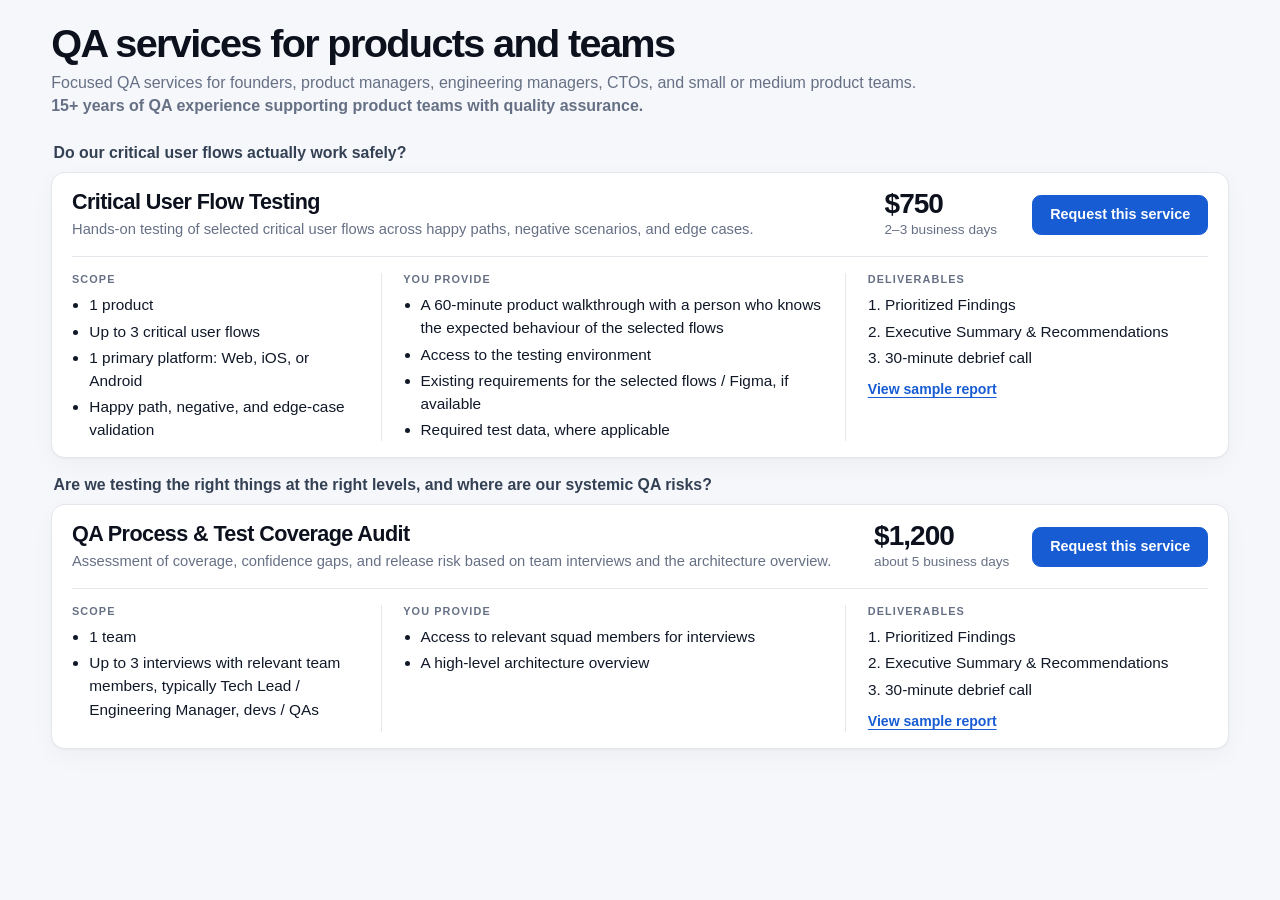
==== index.html @ f55e7197 "Add Calendly booking link after enquiry submission" ====
<!DOCTYPE html>
<html lang="en">
  <head>
    <meta charset="utf-8" />
    <meta name="viewport" content="width=device-width, initial-scale=1" />
    <title>QA services for products and teams</title>
    <meta
      name="description"
      content="Independent QA services: critical user flow testing and a QA Process &amp; Test Coverage Audit. Defined scope, written findings, short turnaround."
    />
    <meta property="og:title" content="QA services for products and teams" />
    <meta
      property="og:description"
      content="Independent QA services for critical user flows, QA process and test coverage. Defined scope, written findings, short turnaround."
    />
    <meta property="og:type" content="website" />
    <link
      rel="icon"
      href="data:image/svg+xml,%3Csvg xmlns='http://www.w3.org/2000/svg' viewBox='0 0 32 32'%3E%3Crect width='32' height='32' fill='%23175cd3'/%3E%3Crect x='6' y='14' width='20' height='4' fill='white'/%3E%3C/svg%3E"
    />
    <link rel="stylesheet" href="styles.css" />
    <script src="script.js" defer></script>
  </head>
  <body>
    <a class="skip-link" href="#main">Skip to content</a>

    <main id="main">
      <section class="hero wrap" aria-labelledby="hero-title">
        <h1 id="hero-title">QA services for products and teams</h1>
        <p class="lede">
          Focused QA services for founders, product managers, engineering managers, CTOs, and small or medium product teams.<br />
          <strong>15+ years of QA experience supporting product teams with quality assurance.</strong>
        </p>
      </section>

      <section id="audits" class="services wrap" aria-label="QA service packages">
        <div class="service-choice">
          <p class="package-question">Do our critical user flows actually work safely?</p>

          <article class="package" id="product-quality" aria-labelledby="product-quality-title">
            <div class="package-top">
              <div class="package-intro">
                <h2 id="product-quality-title">Critical User Flow Testing</h2>
                <p class="service-description">
                  Hands-on testing of selected critical user flows across happy paths, negative scenarios, and edge cases.
                </p>
              </div>

              <div class="commercial">
                <div class="commercial-copy">
                  <span class="price">$750</span>
                  <span class="turnaround">2–3 business days</span>
                </div>
                <button
                  type="button"
                  class="button select-audit"
                  data-audit="product-quality"
                  aria-pressed="false"
                  aria-haspopup="dialog"
                  aria-controls="enquiry-dialog"
                >
                  Request this service
                </button>
              </div>
            </div>

            <div class="package-grid">
              <div class="package-column">
                <h3>Scope</h3>
                <ul>
                  <li>1 product</li>
                  <li>Up to 3 critical user flows</li>
                  <li>1 primary platform: Web, iOS, or Android</li>
                  <li>Happy path, negative, and edge-case validation</li>
                </ul>
              </div>

              <div class="package-column">
                <h3>You provide</h3>
                <ul>
                  <li>A 60-minute product walkthrough with a person who knows the expected behaviour of the selected flows</li>
                  <li>Access to the testing environment</li>
                  <li>Existing requirements for the selected flows / Figma, if available</li>
                  <li>Required test data, where applicable</li>
                </ul>
              </div>

              <div class="package-column">
                <h3>Deliverables</h3>
                <ol>
                  <li>Prioritized Findings</li>
                  <li>Executive Summary &amp; Recommendations</li>
                  <li>30-minute debrief call</li>
                </ol>
                <button
                  type="button"
                  class="sample-report-link"
                  data-sample-src="samples/critical-user-flow-testing-sample.pdf.b64"
                  data-sample-name="Critical User Flow Testing (Sample Report)"
                >
                  View sample report
                </button>
              </div>
            </div>
          </article>
        </div>

        <div class="service-choice">
          <p class="package-question">Are we testing the right things at the right levels, and where are our systemic QA risks?</p>

          <article class="package" id="process-coverage" aria-labelledby="process-coverage-title">
            <div class="package-top">
              <div class="package-intro">
                <h2 id="process-coverage-title">QA Process &amp; Test Coverage Audit</h2>
                <p class="service-description">
                  Assessment of coverage, confidence gaps, and release risk based on team interviews and the architecture overview.
                </p>
              </div>

              <div class="commercial">
                <div class="commercial-copy">
                  <span class="price">$1,200</span>
                  <span class="turnaround">about 5 business days</span>
                </div>
                <button
                  type="button"
                  class="button select-audit"
                  data-audit="process-coverage"
                  aria-pressed="false"
                  aria-haspopup="dialog"
                  aria-controls="enquiry-dialog"
                >
                  Request this service
                </button>
              </div>
            </div>

            <div class="package-grid">
              <div class="package-column">
                <h3>Scope</h3>
                <ul>
                  <li>1 team</li>
                  <li>Up to 3 interviews with relevant team members, typically Tech Lead / Engineering Manager, devs / QAs</li>
                </ul>
              </div>

              <div class="package-column">
                <h3>You provide</h3>
                <ul>
                  <li>Access to relevant squad members for interviews</li>
                  <li>A high-level architecture overview</li>
                </ul>
              </div>

              <div class="package-column">
                <h3>Deliverables</h3>
                <ol>
                  <li>Prioritized Findings</li>
                  <li>Executive Summary &amp; Recommendations</li>
                  <li>30-minute debrief call</li>
                </ol>
                <button
                  type="button"
                  class="sample-report-link"
                  data-sample-src="samples/qa-process-test-coverage-audit-sample.pdf.b64"
                  data-sample-name="QA Process & Test Coverage Audit (Sample Report)"
                >
                  View sample report
                </button>
              </div>
            </div>
          </article>
        </div>
      </section>
    </main>

    <dialog id="enquiry-dialog" class="enquiry-dialog" aria-labelledby="enquiry-title">
      <div class="dialog-shell">
        <button type="button" class="dialog-close" id="dialog-close" aria-label="Close enquiry form">×</button>

        <div id="enquiry-form-view">
          <h2 id="enquiry-title">Request this service</h2>
          <p class="selected-audit">
            Selected service: <strong id="selected-audit-name"></strong>
          </p>

          <form id="enquiry-form" method="POST" target="formsubmit-target">
            <input type="hidden" id="audit-field" name="service" />
            <input type="hidden" id="subject-field" name="_subject" />
            <input type="hidden" id="replyto-field" name="_replyto" />
            <input type="hidden" name="_captcha" value="false" />
            <input type="text" name="_honey" class="honeypot" tabindex="-1" autocomplete="off" />

            <div class="field">
              <label for="visitor-email">Your email</label>
              <input id="visitor-email" name="email" type="email" autocomplete="email" required />
            </div>

            <div class="field">
              <label for="visitor-comment">Comment <span class="optional">(optional)</span></label>
              <textarea
                id="visitor-comment"
                name="comment"
                rows="5"
                placeholder="Product context, questions, preferred meeting time or time zone..."
              ></textarea>
            </div>

            <button id="enquiry-submit" type="submit" class="button button-primary">Request this service</button>
            <p id="form-status" class="form-status" role="status" aria-live="polite"></p>
          </form>
        </div>

        <div id="enquiry-success" class="enquiry-success" hidden>
          <h2>Request successfully sent!</h2>
          <p>We’ll contact you shortly. If you’d like, you can also book a 30-minute video call at a convenient time.</p>
          <a
            class="button button-primary"
            href="https://calendly.com/qa-services/qa-service-intro-call"
            target="_blank"
            rel="noopener noreferrer"
          >
            Book a 30-minute call
          </a>
          <button type="button" class="sample-report-link" id="success-close">Close</button>
        </div>
      </div>
    </dialog>

    <iframe
      id="formsubmit-target"
      name="formsubmit-target"
      class="submit-target"
      title="Form submission response"
    ></iframe>
  </body>
</html>
---- styles.css ----
:root {
  --bg: #f5f7fa;
  --surface: #ffffff;
  --surface-soft: #f8fafc;
  --ink: #101828;
  --ink-strong: #0c111d;
  --ink-soft: #667085;
  --ink-muted: #475467;
  --line: #e4e7ec;
  --line-strong: #d0d5dd;
  --accent: #175cd3;
  --accent-hover: #1849a9;
  --accent-soft: #eff4ff;
  --focus: #1570ef;
  --error: #b42318;
  --shadow-card: 0 1px 2px rgba(16, 24, 40, 0.04), 0 8px 24px rgba(16, 24, 40, 0.035);
  --shadow-dialog: 0 24px 64px rgba(16, 24, 40, 0.18);
  --page-max: 92rem;
  --page-pad: clamp(1.25rem, 4vw, 4rem);
}

*,
*::before,
*::after {
  box-sizing: border-box;
}

html {
  background: var(--bg);
}

body {
  margin: 0;
  min-height: 100vh;
  font-family: Inter, ui-sans-serif, -apple-system, BlinkMacSystemFont, "Segoe UI", sans-serif;
  font-size: 0.96rem;
  line-height: 1.5;
  color: var(--ink);
  background: var(--bg);
  -webkit-font-smoothing: antialiased;
  text-rendering: optimizeLegibility;
}

:focus-visible {
  outline: 3px solid color-mix(in srgb, var(--focus) 28%, transparent);
  outline-offset: 3px;
}

.skip-link {
  position: fixed;
  left: 1rem;
  top: -4rem;
  z-index: 100;
  padding: 0.65rem 0.9rem;
  border-radius: 0.5rem;
  background: var(--ink-strong);
  color: #fff;
  text-decoration: none;
}

.skip-link:focus {
  top: 1rem;
}

.wrap {
  width: min(calc(100% - (2 * var(--page-pad))), var(--page-max));
  margin-inline: auto;
}

.hero {
  padding-block: clamp(1.25rem, 2.6vh, 2rem) clamp(1.35rem, 2.8vh, 2rem);
}

.hero-copy {
  max-width: 72rem;
}

h1,
h2,
h3 {
  margin-top: 0;
  color: var(--ink-strong);
}

h1 {
  margin-bottom: 0.42rem;
  font-size: clamp(2.35rem, 3.1vw, 3.2rem);
  font-weight: 700;
  line-height: 1.02;
  letter-spacing: -0.042em;
}

.lede {
  margin: 0;
  max-width: 68rem;
  color: var(--ink-soft);
  font-size: clamp(1rem, 1.08vw, 1.1rem);
  line-height: 1.45;
}

.services {
  display: grid;
  gap: clamp(1rem, 1.6vh, 1.35rem);
  padding-bottom: clamp(1.5rem, 3vh, 2.5rem);
}

.service-choice {
  min-width: 0;
}

.package-question {
  margin: 0 0 0.52rem 0.15rem;
  color: #344054;
  font-size: 0.99rem;
  font-weight: 600;
  line-height: 1.35;
}

.package {
  min-width: 0;
  padding: clamp(1.05rem, 1.25vw, 1.35rem) clamp(1.1rem, 1.55vw, 1.6rem) clamp(1rem, 1.2vw, 1.3rem);
  border: 1px solid var(--line);
  border-radius: 0.85rem;
  background: var(--surface);
  box-shadow: var(--shadow-card);
  transition: border-color 140ms ease, box-shadow 140ms ease;
}

.package.is-selected {
  border-color: #84adff;
  box-shadow: 0 0 0 3px rgba(23, 92, 211, 0.07), var(--shadow-card);
}

.package-top {
  display: grid;
  grid-template-columns: minmax(0, 1fr) auto;
  gap: clamp(1.5rem, 3vw, 4rem);
  align-items: center;
  padding-bottom: 0.95rem;
  border-bottom: 1px solid var(--line);
}

.package-intro {
  min-width: 0;
}

.package h2 {
  margin: 0;
  font-size: clamp(1.35rem, 1.55vw, 1.65rem);
  font-weight: 700;
  line-height: 1.08;
  letter-spacing: -0.028em;
}

.service-description {
  margin: 0.38rem 0 0;
  max-width: 62rem;
  color: var(--ink-soft);
  font-size: 0.92rem;
  line-height: 1.45;
}

.commercial {
  display: flex;
  flex: 0 0 auto;
  gap: clamp(1rem, 1.8vw, 1.6rem);
  align-items: center;
}

.commercial-copy {
  display: grid;
  min-width: 7.8rem;
  gap: 0.15rem;
}

.price {
  color: var(--ink-strong);
  font-size: clamp(1.75rem, 1.8vw, 2rem);
  font-weight: 700;
  font-variant-numeric: tabular-nums;
  letter-spacing: -0.035em;
  line-height: 1;
}

.turnaround {
  color: var(--ink-soft);
  font-size: 0.85rem;
  white-space: nowrap;
}

.package-grid {
  display: grid;
  grid-template-columns: minmax(0, 0.85fr) minmax(0, 1.28fr) minmax(0, 1fr);
  margin-top: 1rem;
}

.package-column {
  min-width: 0;
  padding-inline: clamp(1rem, 1.7vw, 1.75rem);
}

.package-column:first-child {
  padding-left: 0;
}

.package-column:last-child {
  padding-right: 0;
}

.package-column + .package-column {
  border-left: 1px solid var(--line);
}

.package h3 {
  margin: 0 0 0.48rem;
  color: var(--ink-soft);
  font-size: 0.68rem;
  font-weight: 700;
  line-height: 1.2;
  letter-spacing: 0.1em;
  text-transform: uppercase;
}

.package ul,
.package ol {
  margin: 0;
  padding-left: 1.08rem;
}

.package li + li {
  margin-top: 0.2rem;
}

.sample-report-link {
  appearance: none;
  margin-top: 0.65rem;
  padding: 0;
  border: 0;
  background: transparent;
  color: var(--accent);
  font: inherit;
  font-size: 0.88rem;
  font-weight: 650;
  text-decoration: underline;
  text-decoration-thickness: 1px;
  text-underline-offset: 0.2rem;
  cursor: pointer;
}

.sample-report-link:hover {
  color: var(--accent-hover);
}

.button {
  appearance: none;
  display: inline-flex;
  min-height: 2.55rem;
  align-items: center;
  justify-content: center;
  padding: 0.62rem 1.05rem;
  border: 1px solid var(--accent);
  border-radius: 0.55rem;
  background: var(--accent);
  color: #fff;
  font: inherit;
  font-size: 0.9rem;
  font-weight: 650;
  line-height: 1.2;
  text-decoration: none;
  white-space: nowrap;
  cursor: pointer;
  transition: background 120ms ease, border-color 120ms ease, box-shadow 120ms ease;
}

.button:hover {
  border-color: var(--accent-hover);
  background: var(--accent-hover);
  box-shadow: 0 2px 6px rgba(23, 92, 211, 0.18);
}

.button:active {
  box-shadow: none;
}

.button:disabled {
  cursor: wait;
  opacity: 0.65;
}

.select-audit[aria-pressed="true"] {
  border-color: #b2ccff;
  background: var(--accent-soft);
  color: #1849a9;
  box-shadow: none;
}

.enquiry-dialog {
  width: min(36rem, calc(100vw - 2rem));
  max-height: calc(100vh - 2rem);
  padding: 0;
  overflow: auto;
  border: 1px solid var(--line);
  border-radius: 0.8rem;
  background: transparent;
  color: var(--ink);
  box-shadow: var(--shadow-dialog);
}

.enquiry-dialog::backdrop {
  background: rgba(16, 24, 40, 0.46);
  backdrop-filter: blur(2px);
}

.dialog-shell {
  position: relative;
  padding: clamp(1.4rem, 4vw, 2rem);
  background: var(--surface);
}

.enquiry-dialog[open] .dialog-shell {
  animation: dialog-in 140ms ease-out;
}

.dialog-close {
  position: absolute;
  top: 0.85rem;
  right: 0.85rem;
  width: 2.15rem;
  height: 2.15rem;
  border: 1px solid var(--line);
  border-radius: 999px;
  background: var(--surface);
  color: var(--ink-soft);
  font: inherit;
  font-size: 1.25rem;
  line-height: 1;
  cursor: pointer;
}

.dialog-close:hover {
  background: var(--surface-soft);
  color: var(--ink-strong);
}

.selected-audit {
  margin: -0.2rem 2.5rem 1.3rem 0;
  color: var(--ink-soft);
}

.selected-audit strong {
  color: var(--ink-strong);
  font-weight: 650;
}

.field {
  display: grid;
  gap: 0.42rem;
  margin-bottom: 1rem;
}

.field label {
  font-size: 0.92rem;
  font-weight: 650;
  color: #344054;
}

.optional {
  color: var(--ink-soft);
  font-weight: 450;
}

.field input,
.field textarea {
  width: 100%;
  max-width: 100%;
  padding: 0.75rem 0.82rem;
  border: 1px solid var(--line-strong);
  border-radius: 0.5rem;
  background: #fff;
  color: var(--ink);
  font: inherit;
  transition: border-color 120ms ease, box-shadow 120ms ease;
}

.field input:focus,
.field textarea:focus {
  border-color: #84adff;
  outline: none;
  box-shadow: 0 0 0 3px rgba(23, 92, 211, 0.08);
}

.field textarea {
  min-height: 7rem;
  resize: vertical;
}

.button-primary {
  width: 100%;
  margin-top: 0.15rem;
}

.form-status {
  margin: 0.75rem 0 0;
  color: var(--ink-soft);
  font-size: 0.88rem;
}

.form-status:empty {
  display: none;
}

.form-status.is-error {
  color: var(--error);
}

.enquiry-success {
  padding-block: 0.5rem 0.25rem;
  text-align: center;
}

.enquiry-success h2 {
  margin-bottom: 0.5rem;
}

.enquiry-success p {
  margin: 0 0 1.4rem;
  color: var(--ink-soft);
  font-size: 0.95rem;
}

.honeypot,
.submit-target {
  position: absolute !important;
  width: 1px !important;
  height: 1px !important;
  overflow: hidden !important;
  clip: rect(0, 0, 0, 0) !important;
  white-space: nowrap !important;
  border: 0 !important;
}

@keyframes dialog-in {
  from {
    opacity: 0;
    transform: translateY(0.35rem) scale(0.99);
  }
  to {
    opacity: 1;
    transform: translateY(0) scale(1);
  }
}

@media (min-width: 70rem) {
  h1,
  .lede {
    white-space: nowrap;
  }
}

@media (min-width: 96rem) {
  :root {
    --page-max: 96rem;
    --page-pad: 4.5rem;
  }

  .package-grid {
    grid-template-columns: minmax(0, 0.78fr) minmax(0, 1.35fr) minmax(0, 1.05fr);
  }
}

@media (max-width: 64rem) {
  .package-top {
    gap: 1.25rem;
  }

  .commercial {
    align-items: flex-end;
    flex-direction: column;
    gap: 0.6rem;
  }

  .commercial-copy {
    text-align: right;
  }
}

@media (max-width: 48rem) {
  body {
    font-size: 1rem;
    line-height: 1.55;
  }

  :root {
    --page-pad: 0.75rem;
  }

  .hero {
    padding-block: 1.8rem 1.35rem;
  }

  .hero-copy,
  .lede {
    max-width: none;
  }

  h1 {
    margin-bottom: 0.6rem;
    font-size: clamp(2rem, 9vw, 3rem);
    line-height: 1.05;
  }

  .lede {
    font-size: 1.03rem;
    line-height: 1.5;
  }

  .services {
    gap: 1.5rem;
    padding-bottom: 2rem;
  }

  .package-question {
    margin-bottom: 0.7rem;
    font-size: 1.05rem;
    line-height: 1.4;
  }

  .package {
    padding: 1.2rem;
  }

  .package-top {
    align-items: stretch;
    grid-template-columns: 1fr;
    gap: 1rem;
  }

  .commercial {
    align-items: center;
    flex-direction: row;
    justify-content: space-between;
  }

  .commercial-copy {
    text-align: left;
  }

  .package-grid {
    grid-template-columns: 1fr;
    gap: 0;
    margin-top: 0.3rem;
  }

  .package-column {
    padding: 1rem 0 0;
  }

  .package-column + .package-column {
    margin-top: 1rem;
    border-top: 1px solid var(--line);
    border-left: 0;
  }
}

@media (max-width: 34rem) {
  .commercial {
    align-items: stretch;
    flex-direction: column;
  }

  .commercial-copy {
    text-align: left;
  }

  .commercial .button {
    width: 100%;
  }
}

@media (prefers-reduced-motion: reduce) {
  *,
  *::before,
  *::after {
    scroll-behavior: auto !important;
    transition: none !important;
    animation: none !important;
  }
}
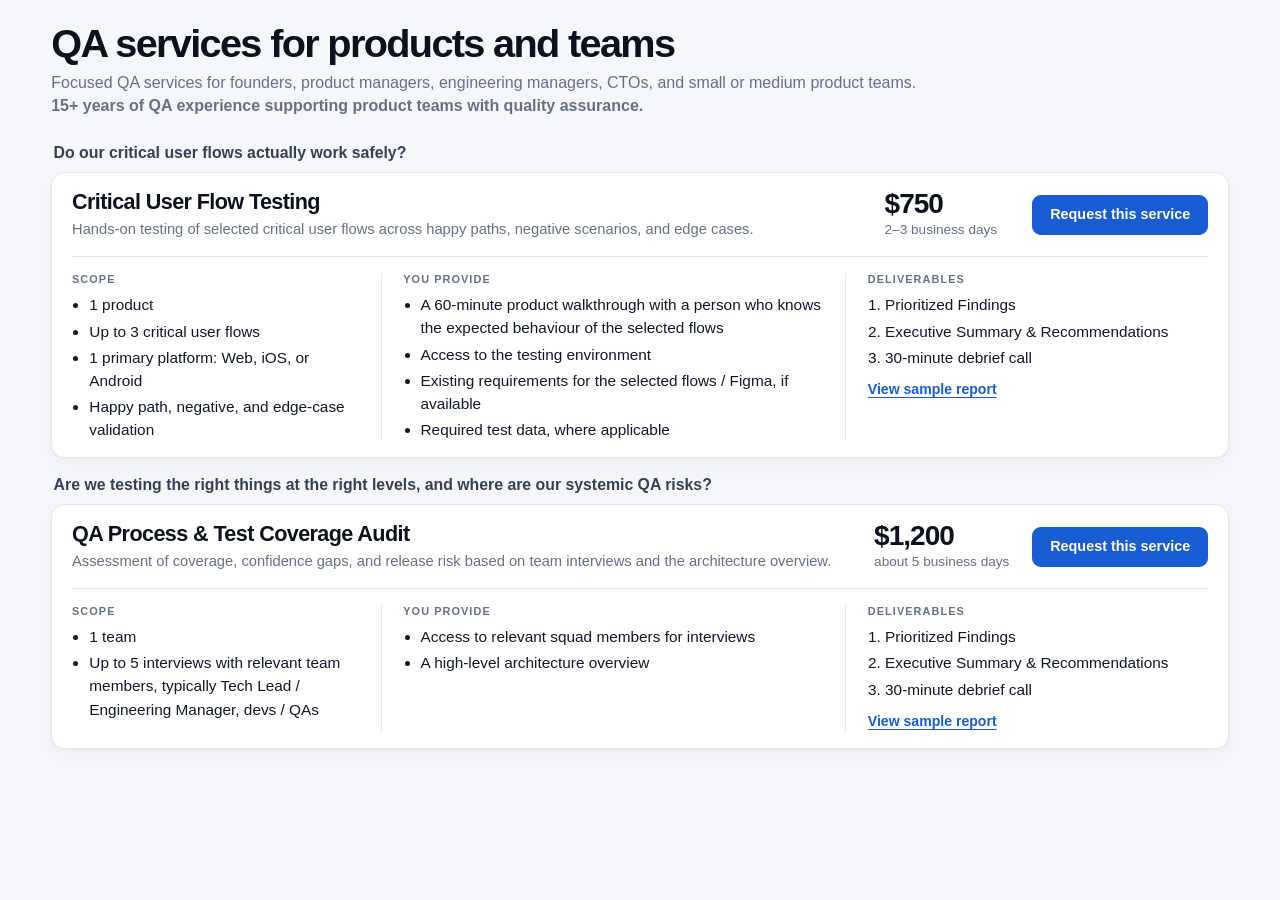
==== commit 1ef74b20: "Increase QA process audit interview limit to five" ====
--- a/index.html
+++ b/index.html
@@ -19,6 +19,7 @@
       href="data:image/svg+xml,%3Csvg xmlns='http://www.w3.org/2000/svg' viewBox='0 0 32 32'%3E%3Crect width='32' height='32' fill='%23175cd3'/%3E%3Crect x='6' y='14' width='20' height='4' fill='white'/%3E%3C/svg%3E"
     />
     <link rel="stylesheet" href="styles.css" />
+    <link rel="stylesheet" href="modal.css" />
     <script src="script.js" defer></script>
   </head>
   <body>
@@ -140,7 +141,7 @@
                 <h3>Scope</h3>
                 <ul>
                   <li>1 team</li>
-                  <li>Up to 3 interviews with relevant team members, typically Tech Lead / Engineering Manager, devs / QAs</li>
+                  <li>Up to 5 interviews with relevant team members, typically Tech Lead / Engineering Manager, devs / QAs</li>
                 </ul>
               </div>
 
@@ -174,12 +175,38 @@
       </section>
     </main>
 
-    <dialog id="enquiry-dialog" class="enquiry-dialog" aria-labelledby="enquiry-title">
+    <dialog id="enquiry-dialog" class="enquiry-dialog" aria-label="Request this service">
       <div class="dialog-shell">
         <button type="button" class="dialog-close" id="dialog-close" aria-label="Close enquiry form">×</button>
 
-        <div id="enquiry-form-view">
-          <h2 id="enquiry-title">Request this service</h2>
+        <div id="enquiry-choice-view">
+          <h2>How would you like to continue?</h2>
+          <p class="selected-audit">
+            Selected service: <strong id="selected-choice-service-name"></strong>
+          </p>
+
+          <div class="contact-options">
+            <button type="button" class="contact-path contact-path-primary" id="continue-by-request">
+              <span class="contact-path-title">Send a request</span>
+              <span class="contact-path-copy">Leave your email and optional context. We’ll get back to you shortly.</span>
+            </button>
+
+            <a
+              class="contact-path"
+              id="continue-by-call"
+              href="https://calendly.com/qa-services/qa-service-intro-call"
+              target="_blank"
+              rel="noopener noreferrer"
+            >
+              <span class="contact-path-title">Book a 30-minute call</span>
+              <span class="contact-path-copy">Choose a convenient time for a video call.</span>
+            </a>
+          </div>
+        </div>
+
+        <div id="enquiry-form-view" hidden>
+          <button type="button" class="dialog-back" id="choice-back">← Back to options</button>
+          <h2>Send a request</h2>
           <p class="selected-audit">
             Selected service: <strong id="selected-audit-name"></strong>
           </p>
@@ -206,23 +233,15 @@
               ></textarea>
             </div>
 
-            <button id="enquiry-submit" type="submit" class="button button-primary">Request this service</button>
+            <button id="enquiry-submit" type="submit" class="button button-primary">Send request</button>
             <p id="form-status" class="form-status" role="status" aria-live="polite"></p>
           </form>
         </div>
 
         <div id="enquiry-success" class="enquiry-success" hidden>
           <h2>Request successfully sent!</h2>
-          <p>We’ll contact you shortly. If you’d like, you can also book a 30-minute video call at a convenient time.</p>
-          <a
-            class="button button-primary"
-            href="https://calendly.com/qa-services/qa-service-intro-call"
-            target="_blank"
-            rel="noopener noreferrer"
-          >
-            Book a 30-minute call
-          </a>
-          <button type="button" class="sample-report-link" id="success-close">Close</button>
+          <p>We’ll contact you shortly.</p>
+          <button type="button" class="button button-primary" id="success-close">Close</button>
         </div>
       </div>
     </dialog>
--- a/modal.css
+++ b/modal.css
@@ -0,0 +1,74 @@
+.contact-options {
+  display: grid;
+  gap: 0.85rem;
+  margin-top: 1.25rem;
+}
+
+.contact-path {
+  appearance: none;
+  display: grid;
+  width: 100%;
+  gap: 0.25rem;
+  padding: 1rem 1.05rem;
+  border: 1px solid var(--line-strong);
+  border-radius: 0.65rem;
+  background: var(--surface);
+  color: var(--ink);
+  font: inherit;
+  text-align: left;
+  text-decoration: none;
+  cursor: pointer;
+  transition: border-color 120ms ease, background 120ms ease, box-shadow 120ms ease;
+}
+
+.contact-path:hover {
+  border-color: #84adff;
+  background: var(--accent-soft);
+  box-shadow: 0 2px 8px rgba(23, 92, 211, 0.08);
+}
+
+.contact-path-primary {
+  border-color: #84adff;
+  background: var(--accent-soft);
+}
+
+.contact-path-title {
+  color: var(--ink-strong);
+  font-size: 1rem;
+  font-weight: 700;
+  line-height: 1.25;
+}
+
+.contact-path-copy {
+  color: var(--ink-soft);
+  font-size: 0.9rem;
+  line-height: 1.4;
+}
+
+.dialog-back {
+  appearance: none;
+  margin: 0 0 0.9rem;
+  padding: 0;
+  border: 0;
+  background: transparent;
+  color: var(--accent);
+  font: inherit;
+  font-size: 0.88rem;
+  font-weight: 650;
+  cursor: pointer;
+}
+
+.dialog-back:hover {
+  color: var(--accent-hover);
+  text-decoration: underline;
+  text-underline-offset: 0.2rem;
+}
+
+#enquiry-choice-view h2,
+#enquiry-form-view h2 {
+  margin-bottom: 0.5rem;
+}
+
+#enquiry-choice-view .selected-audit {
+  margin-bottom: 0;
+}
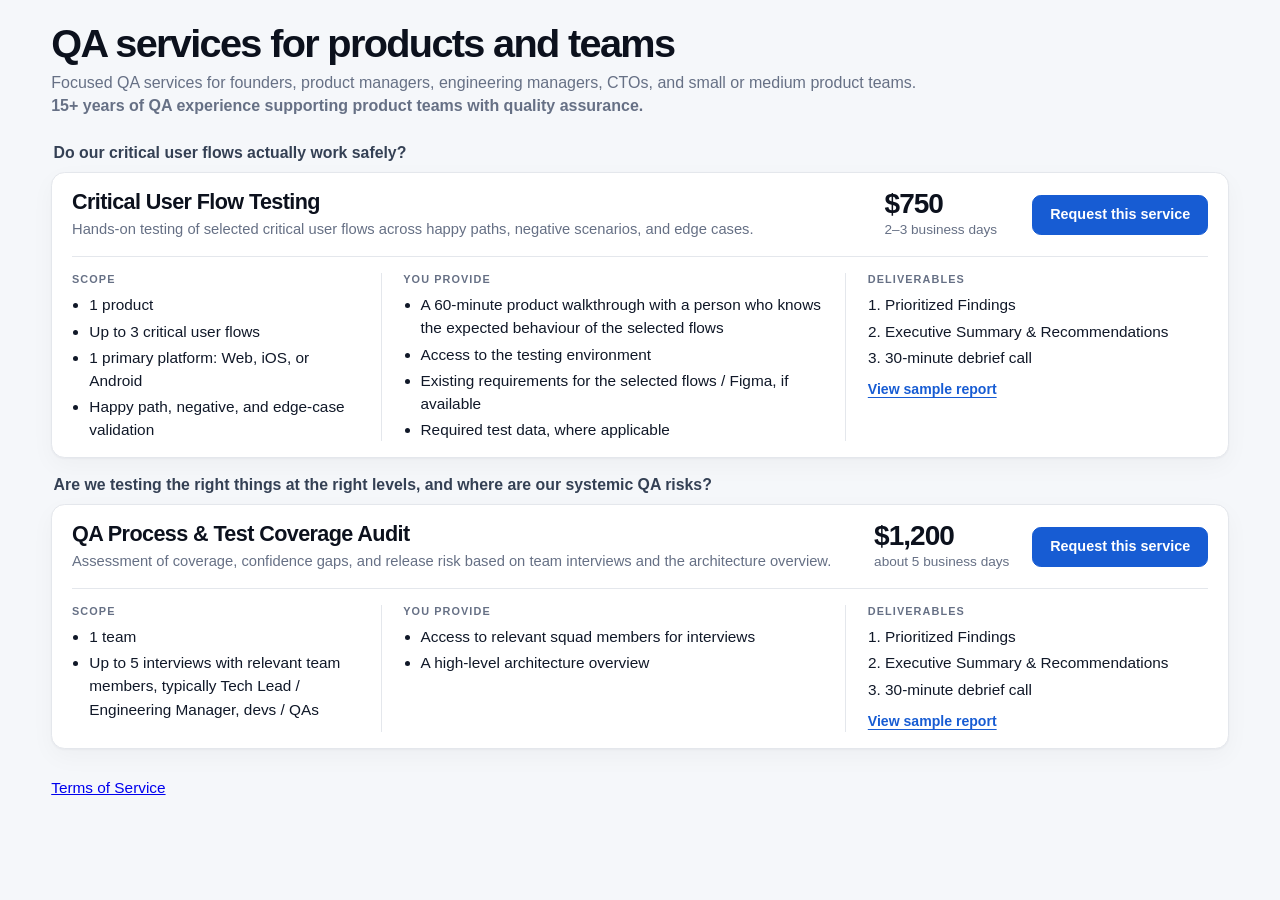
==== commit d1cbc955: "Add Terms link and update audit interview scope" ====
--- a/index.html
+++ b/index.html
@@ -175,6 +175,10 @@
       </section>
     </main>
 
+    <footer class="site-footer wrap">
+      <a href="terms.html">Terms of Service</a>
+    </footer>
+
     <dialog id="enquiry-dialog" class="enquiry-dialog" aria-label="Request this service">
       <div class="dialog-shell">
         <button type="button" class="dialog-close" id="dialog-close" aria-label="Close enquiry form">×</button>
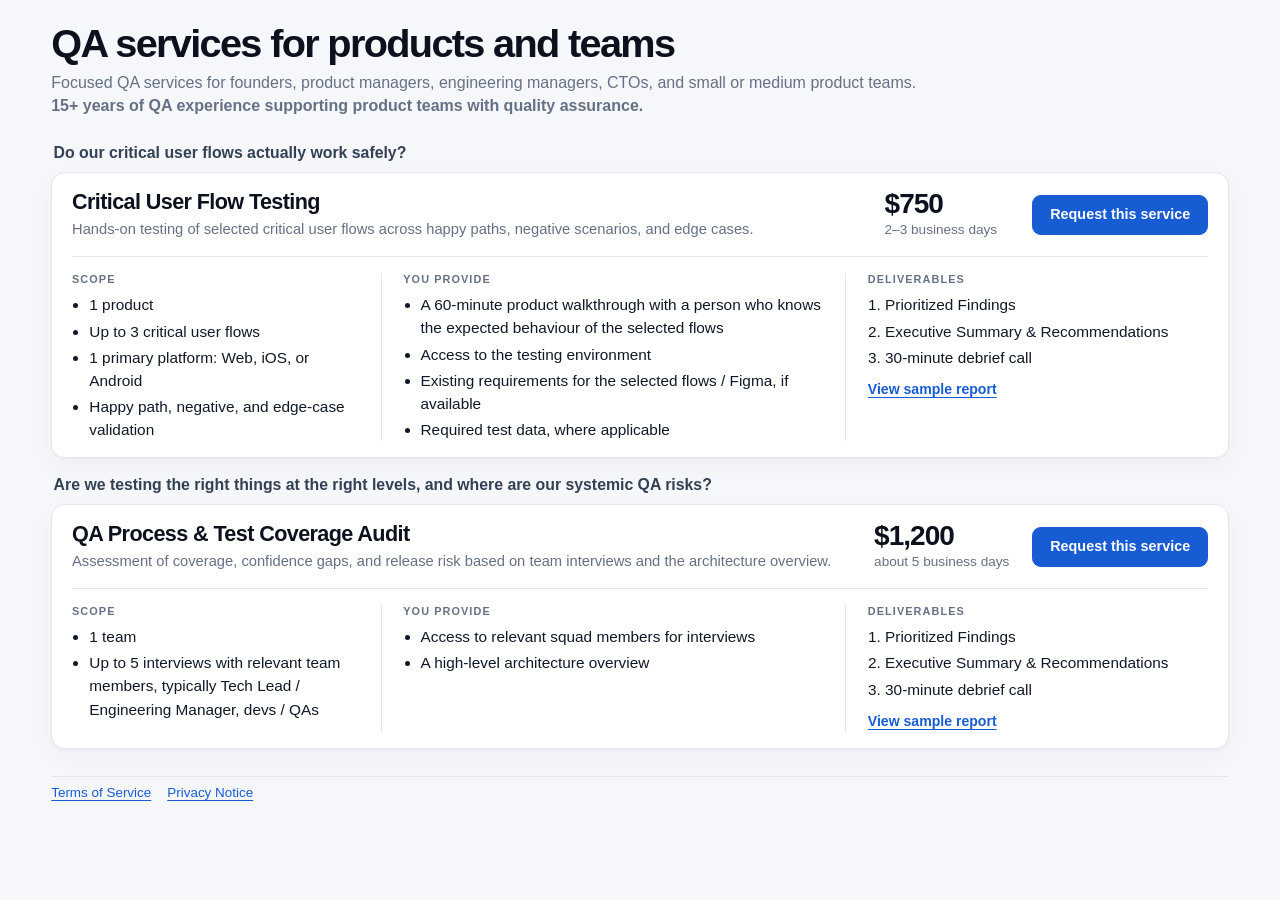
==== commit 8498f508: "Add Privacy Notice and legal modals" ====
--- a/index.html
+++ b/index.html
@@ -20,7 +20,9 @@
     />
     <link rel="stylesheet" href="styles.css" />
     <link rel="stylesheet" href="modal.css" />
+    <link rel="stylesheet" href="legal.css" />
     <script src="script.js" defer></script>
+    <script src="legal.js" defer></script>
   </head>
   <body>
     <a class="skip-link" href="#main">Skip to content</a>
@@ -176,7 +178,8 @@
     </main>
 
     <footer class="site-footer wrap">
-      <a href="terms.html">Terms of Service</a>
+      <a class="legal-link" href="terms.html" data-legal-title="Terms of Service">Terms of Service</a>
+      <a class="legal-link" href="privacy.html" data-legal-title="Privacy Notice">Privacy Notice</a>
     </footer>
 
     <dialog id="enquiry-dialog" class="enquiry-dialog" aria-label="Request this service">
@@ -237,6 +240,11 @@
               ></textarea>
             </div>
 
+            <p class="privacy-summary">
+              We use the email address and message you submit only to respond to your enquiry and manage a potential engagement.
+              <a class="legal-link" href="privacy.html" data-legal-title="Privacy Notice">See Privacy Notice.</a>
+            </p>
+
             <button id="enquiry-submit" type="submit" class="button button-primary">Send request</button>
             <p id="form-status" class="form-status" role="status" aria-live="polite"></p>
           </form>
@@ -247,6 +255,16 @@
           <p>We’ll contact you shortly.</p>
           <button type="button" class="button button-primary" id="success-close">Close</button>
         </div>
+      </div>
+    </dialog>
+
+    <dialog id="legal-dialog" class="legal-dialog" aria-labelledby="legal-dialog-title">
+      <div class="legal-dialog-shell">
+        <div class="legal-dialog-header">
+          <h2 id="legal-dialog-title">Legal document</h2>
+          <button type="button" class="legal-dialog-close" id="legal-dialog-close" aria-label="Close legal document">×</button>
+        </div>
+        <div id="legal-dialog-content" class="legal-dialog-content" role="document"></div>
       </div>
     </dialog>
 
--- a/legal.css
+++ b/legal.css
@@ -0,0 +1,185 @@
+.site-footer {
+  display: flex;
+  flex-wrap: wrap;
+  gap: 0.65rem 1rem;
+  align-items: center;
+  padding-block: 0.35rem 2rem;
+  border-top: 1px solid var(--line);
+  color: var(--ink-soft);
+  font-size: 0.84rem;
+}
+
+.site-footer a,
+.privacy-summary a,
+.legal-page a,
+.legal-dialog a {
+  color: var(--accent);
+  text-underline-offset: 0.16rem;
+}
+
+.site-footer a:hover,
+.privacy-summary a:hover,
+.legal-page a:hover,
+.legal-dialog a:hover {
+  color: var(--accent-hover);
+}
+
+.privacy-summary {
+  margin: -0.15rem 0 0.95rem;
+  color: var(--ink-soft);
+  font-size: 0.78rem;
+  line-height: 1.45;
+}
+
+.legal-page {
+  max-width: 56rem;
+  padding-block: 2rem 4rem;
+}
+
+.legal-page > p:first-child {
+  margin-top: 0;
+}
+
+.legal-page h1 {
+  margin-bottom: 0.65rem;
+}
+
+.legal-page h2 {
+  margin: 2rem 0 0.55rem;
+  font-size: 1.12rem;
+  line-height: 1.3;
+  letter-spacing: -0.012em;
+}
+
+.legal-page p,
+.legal-page li {
+  color: #344054;
+}
+
+.legal-page ul,
+.legal-page ol {
+  padding-left: 1.3rem;
+}
+
+.legal-dialog {
+  width: min(54rem, calc(100vw - 2rem));
+  max-height: calc(100vh - 2rem);
+  padding: 0;
+  overflow: hidden;
+  border: 1px solid var(--line);
+  border-radius: 0.85rem;
+  background: var(--surface);
+  color: var(--ink);
+  box-shadow: var(--shadow-dialog);
+}
+
+.legal-dialog::backdrop {
+  background: rgba(16, 24, 40, 0.46);
+  backdrop-filter: blur(2px);
+}
+
+.legal-dialog-shell {
+  display: grid;
+  grid-template-rows: auto minmax(0, 1fr);
+  max-height: calc(100vh - 2rem);
+  background: var(--surface);
+}
+
+.legal-dialog-header {
+  display: flex;
+  gap: 1rem;
+  align-items: center;
+  justify-content: space-between;
+  padding: 1.1rem 1.3rem;
+  border-bottom: 1px solid var(--line);
+}
+
+.legal-dialog-header h2 {
+  margin: 0;
+  padding-right: 2.5rem;
+  font-size: 1.2rem;
+  line-height: 1.2;
+}
+
+.legal-dialog-close {
+  position: absolute;
+  top: 0.7rem;
+  right: 0.8rem;
+  width: 2.15rem;
+  height: 2.15rem;
+  border: 1px solid var(--line);
+  border-radius: 999px;
+  background: var(--surface);
+  color: var(--ink-soft);
+  font: inherit;
+  font-size: 1.25rem;
+  line-height: 1;
+  cursor: pointer;
+}
+
+.legal-dialog-close:hover {
+  background: var(--surface-soft);
+  color: var(--ink-strong);
+}
+
+.legal-dialog-content {
+  min-height: 8rem;
+  padding: 1.25rem 1.4rem 1.6rem;
+  overflow: auto;
+  overscroll-behavior: contain;
+}
+
+.legal-dialog-content h2 {
+  margin: 1.7rem 0 0.5rem;
+  font-size: 1rem;
+  line-height: 1.3;
+}
+
+.legal-dialog-content h2:first-child {
+  margin-top: 0;
+}
+
+.legal-dialog-content p,
+.legal-dialog-content li {
+  color: #344054;
+  font-size: 0.91rem;
+  line-height: 1.55;
+}
+
+.legal-dialog-content ul,
+.legal-dialog-content ol {
+  padding-left: 1.2rem;
+}
+
+.legal-loading,
+.legal-error {
+  margin: 0;
+  color: var(--ink-soft);
+}
+
+@media (max-width: 48rem) {
+  .site-footer {
+    padding-bottom: 1.4rem;
+  }
+
+  .legal-dialog {
+    width: calc(100vw - 1rem);
+    max-height: calc(100vh - 1rem);
+  }
+
+  .legal-dialog-shell {
+    max-height: calc(100vh - 1rem);
+  }
+
+  .legal-dialog-header {
+    padding: 1rem;
+  }
+
+  .legal-dialog-content {
+    padding: 1rem;
+  }
+
+  .legal-page {
+    padding-block: 1.4rem 2.5rem;
+  }
+}
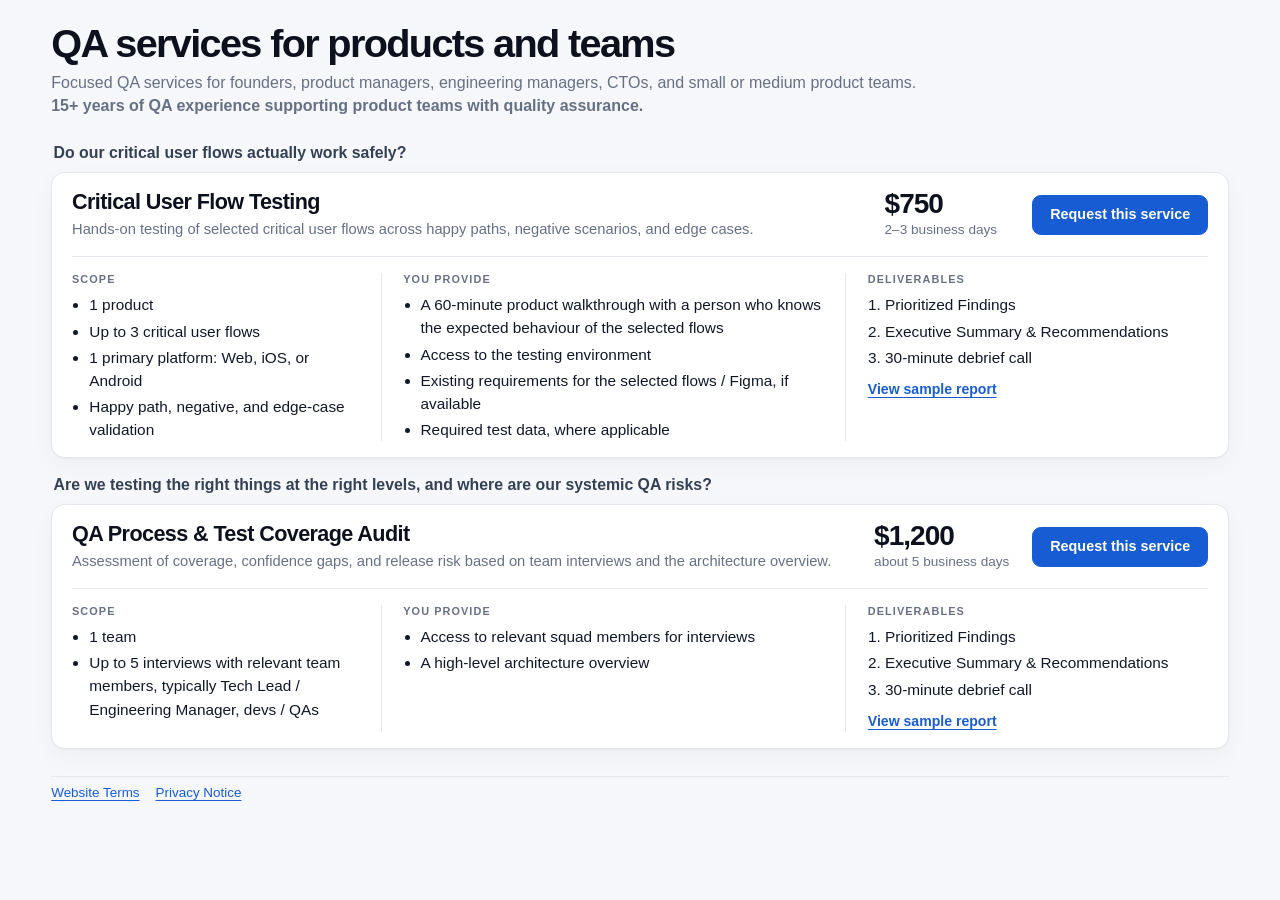
==== commit fbab86b6: "Rename public legal link to Website Terms" ====
--- a/index.html
+++ b/index.html
@@ -178,7 +178,7 @@
     </main>
 
     <footer class="site-footer wrap">
-      <a class="legal-link" href="terms.html" data-legal-title="Terms of Service">Terms of Service</a>
+      <a class="legal-link" href="terms.html" data-legal-title="Website Terms">Website Terms</a>
       <a class="legal-link" href="privacy.html" data-legal-title="Privacy Notice">Privacy Notice</a>
     </footer>
 
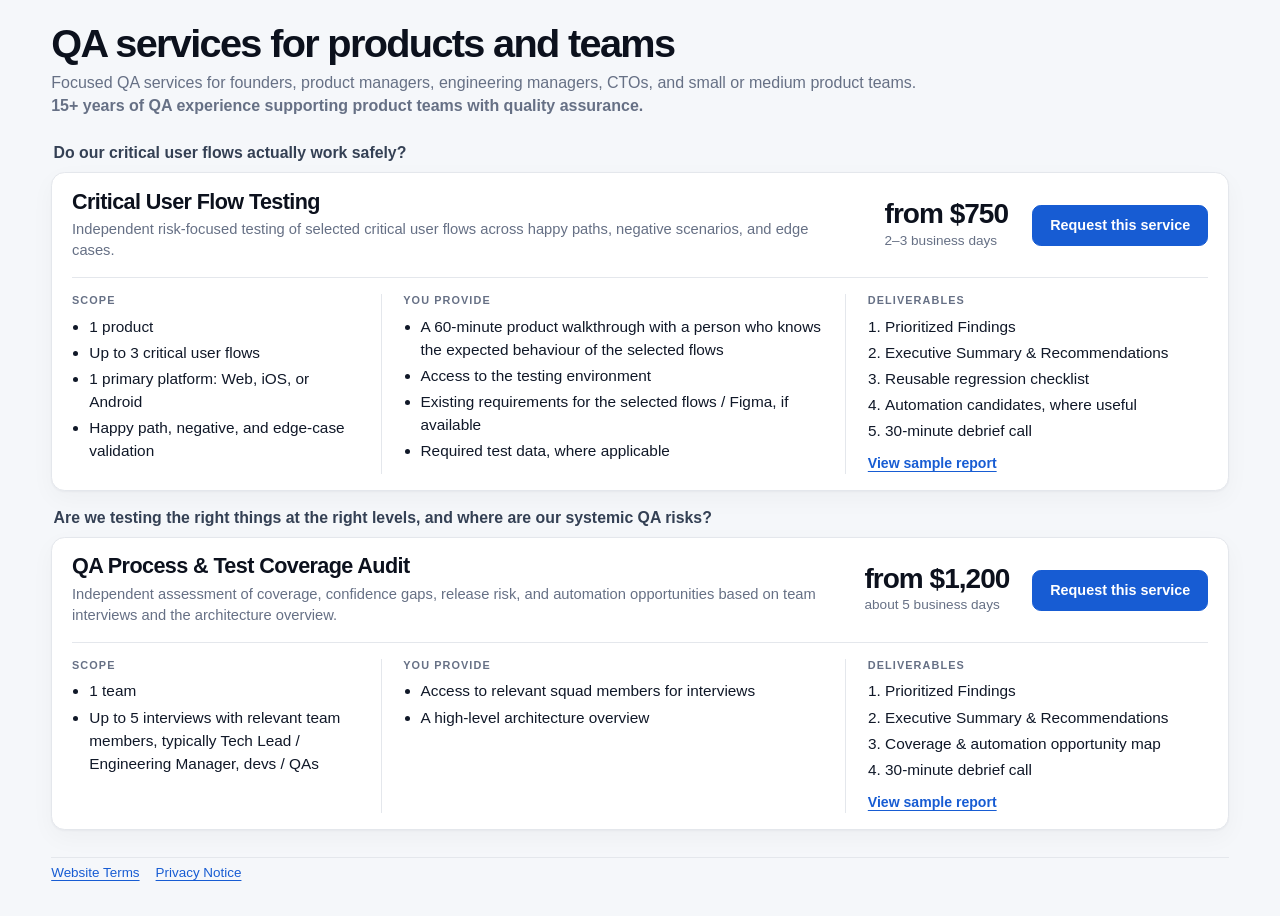
==== commit 1dc3c656: "Position audits as risk reviews with scope-based pricing" ====
--- a/index.html
+++ b/index.html
@@ -6,12 +6,12 @@
     <title>QA services for products and teams</title>
     <meta
       name="description"
-      content="Independent QA services: critical user flow testing and a QA Process &amp; Test Coverage Audit. Defined scope, written findings, short turnaround."
+      content="Independent QA risk reviews for critical user flows, QA process and test coverage. Scope-based fixed quotes, written findings, short turnaround."
     />
     <meta property="og:title" content="QA services for products and teams" />
     <meta
       property="og:description"
-      content="Independent QA services for critical user flows, QA process and test coverage. Defined scope, written findings, short turnaround."
+      content="Independent QA risk reviews for critical user flows, QA process and test coverage. Scope-based fixed quotes, written findings, short turnaround."
     />
     <meta property="og:type" content="website" />
     <link
@@ -45,13 +45,13 @@
               <div class="package-intro">
                 <h2 id="product-quality-title">Critical User Flow Testing</h2>
                 <p class="service-description">
-                  Hands-on testing of selected critical user flows across happy paths, negative scenarios, and edge cases.
+                  Independent risk-focused testing of selected critical user flows across happy paths, negative scenarios, and edge cases.
                 </p>
               </div>
 
               <div class="commercial">
                 <div class="commercial-copy">
-                  <span class="price">$750</span>
+                  <span class="price">from $750</span>
                   <span class="turnaround">2–3 business days</span>
                 </div>
                 <button
@@ -93,6 +93,8 @@
                 <ol>
                   <li>Prioritized Findings</li>
                   <li>Executive Summary &amp; Recommendations</li>
+                  <li>Reusable regression checklist</li>
+                  <li>Automation candidates, where useful</li>
                   <li>30-minute debrief call</li>
                 </ol>
                 <button
@@ -116,13 +118,13 @@
               <div class="package-intro">
                 <h2 id="process-coverage-title">QA Process &amp; Test Coverage Audit</h2>
                 <p class="service-description">
-                  Assessment of coverage, confidence gaps, and release risk based on team interviews and the architecture overview.
+                  Independent assessment of coverage, confidence gaps, release risk, and automation opportunities based on team interviews and the architecture overview.
                 </p>
               </div>
 
               <div class="commercial">
                 <div class="commercial-copy">
-                  <span class="price">$1,200</span>
+                  <span class="price">from $1,200</span>
                   <span class="turnaround">about 5 business days</span>
                 </div>
                 <button
@@ -160,6 +162,7 @@
                 <ol>
                   <li>Prioritized Findings</li>
                   <li>Executive Summary &amp; Recommendations</li>
+                  <li>Coverage &amp; automation opportunity map</li>
                   <li>30-minute debrief call</li>
                 </ol>
                 <button
